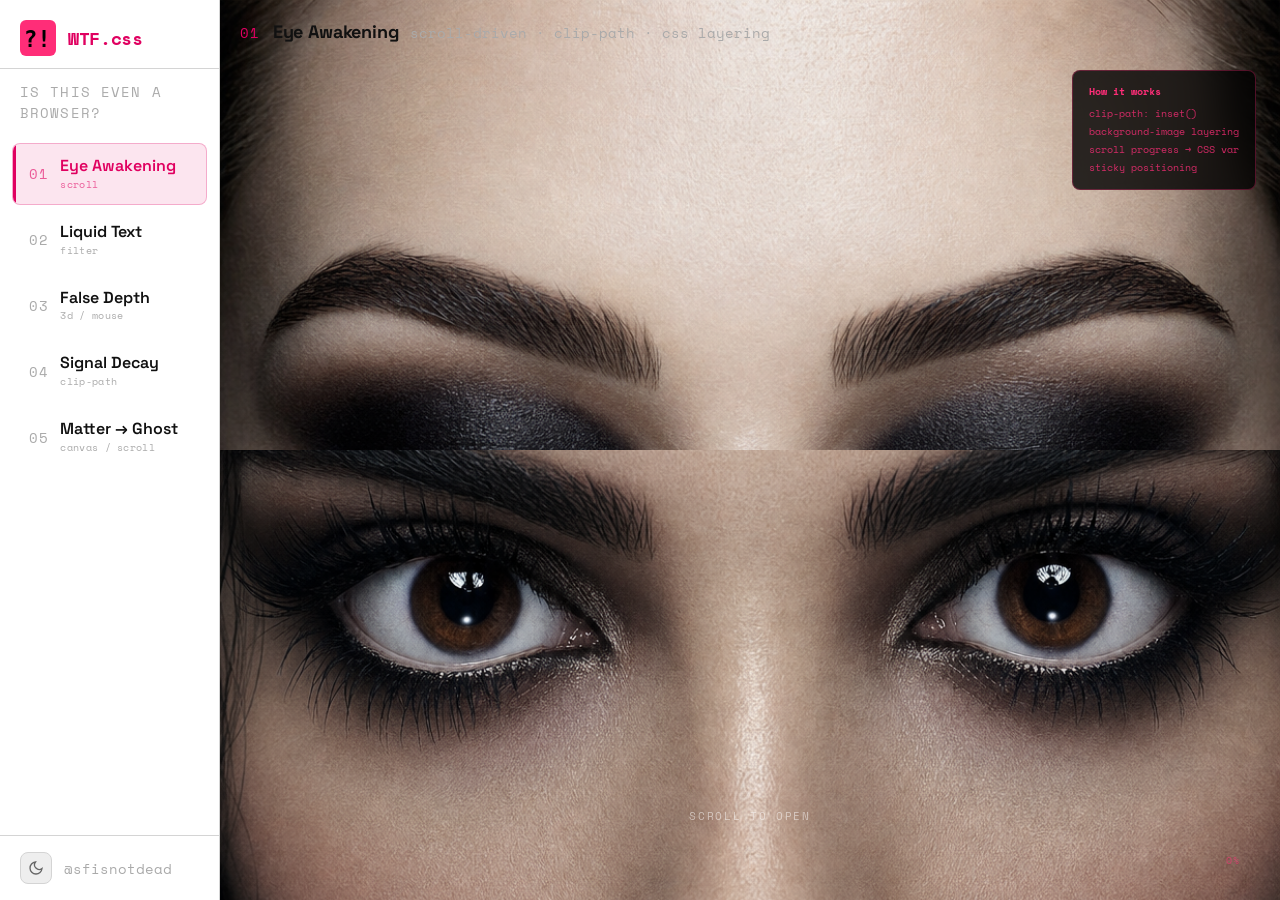
==== index.html @ 67fddb4d "feat: initial WTF.css sandbox with 5 insane CSS demos - Eye Awakening: scroll-driven clip-path face " ====
<!DOCTYPE html>
<html lang="en" data-theme="dark">
<head>
  <meta charset="UTF-8">
  <meta name="viewport" content="width=device-width, initial-scale=1.0">
  <title>WTF.css — CSS Experiments by @sfisnotdead</title>
  <meta name="description" content="A living showcase of insane CSS and browser tricks that make visitors question reality.">
  <link rel="preconnect" href="https://fonts.googleapis.com">
  <link href="https://fonts.googleapis.com/css2?family=Space+Grotesk:wght@300;400;500;600;700&family=Space+Mono:wght@400;700&display=swap" rel="stylesheet">
  <link rel="stylesheet" href="css/base.css">
  <link rel="stylesheet" href="css/layout.css">
  <link rel="icon" href="data:image/svg+xml,<svg xmlns='http://www.w3.org/2000/svg' viewBox='0 0 32 32'><rect width='32' height='32' rx='4' fill='%23000'/><text x='4' y='24' font-size='22' fill='%23ff2d78'>?</text></svg>">
</head>
<body>

  <!-- SIDEBAR -->
  <nav class="sidebar" id="sidebar">
    <div class="sidebar-logo">
      <svg aria-label="WTF.css logo" viewBox="0 0 48 48" fill="none" xmlns="http://www.w3.org/2000/svg" width="36" height="36">
        <rect width="48" height="48" rx="8" fill="#ff2d78"/>
        <text x="5" y="36" font-size="30" font-family="monospace" font-weight="700" fill="#000">?!</text>
      </svg>
      <span class="logo-text">WTF.css</span>
    </div>
    <p class="sidebar-tagline">Is this even a browser?</p>
    <ul class="nav-list" role="list">
      <li>
        <button class="nav-item active" data-demo="eyelid" onclick="loadDemo('eyelid', this)">
          <span class="nav-num">01</span>
          <span class="nav-title">Eye Awakening</span>
          <span class="nav-tag">scroll</span>
        </button>
      </li>
      <li>
        <button class="nav-item" data-demo="liquid" onclick="loadDemo('liquid', this)">
          <span class="nav-num">02</span>
          <span class="nav-title">Liquid Text</span>
          <span class="nav-tag">filter</span>
        </button>
      </li>
      <li>
        <button class="nav-item" data-demo="depth" onclick="loadDemo('depth', this)">
          <span class="nav-num">03</span>
          <span class="nav-title">False Depth</span>
          <span class="nav-tag">3d / mouse</span>
        </button>
      </li>
      <li>
        <button class="nav-item" data-demo="glitch" onclick="loadDemo('glitch', this)">
          <span class="nav-num">04</span>
          <span class="nav-title">Signal Decay</span>
          <span class="nav-tag">clip-path</span>
        </button>
      </li>
      <li>
        <button class="nav-item" data-demo="particles" onclick="loadDemo('particles', this)">
          <span class="nav-num">05</span>
          <span class="nav-title">Matter → Ghost</span>
          <span class="nav-tag">canvas / scroll</span>
        </button>
      </li>
    </ul>

    <div class="sidebar-footer">
      <button class="theme-toggle" data-theme-toggle aria-label="Toggle theme">
        <svg width="16" height="16" viewBox="0 0 24 24" fill="none" stroke="currentColor" stroke-width="2"><path d="M21 12.79A9 9 0 1 1 11.21 3 7 7 0 0 0 21 12.79z"/></svg>
      </button>
      <span class="footer-text">@sfisnotdead</span>
    </div>
  </nav>

  <!-- MOBILE HEADER -->
  <header class="mobile-header">
    <button class="hamburger" id="hamburger" aria-label="Open menu" onclick="toggleSidebar()">
      <span></span><span></span><span></span>
    </button>
    <span class="mobile-title">WTF.css</span>
  </header>

  <!-- MAIN CANVAS -->
  <main class="canvas-area" id="canvasArea">
    <div class="demo-label" id="demoLabel">
      <span class="demo-num" id="labelNum">01</span>
      <span class="demo-name" id="labelName">Eye Awakening</span>
      <span class="demo-tech" id="labelTech">scroll-driven · clip-path · CSS only</span>
    </div>

    <!-- DEMO FRAME -->
    <div class="demo-frame" id="demoFrame">
      <!-- Demos are loaded here via JS -->
    </div>
  </main>

  <!-- SIDEBAR OVERLAY (mobile) -->
  <div class="sidebar-overlay" id="sidebarOverlay" onclick="toggleSidebar()"></div>

  <script src="js/main.js"></script>
</body>
</html>
---- css/base.css ----
/* ============================================
   WTF.CSS — BASE DESIGN SYSTEM
   ============================================ */

@import url('https://fonts.googleapis.com/css2?family=Space+Grotesk:wght@300;400;500;600;700&family=Space+Mono:wght@400;700&display=swap');

:root {
  /* Type scale */
  --text-xs: clamp(0.75rem, 0.7rem + 0.25vw, 0.875rem);
  --text-sm: clamp(0.875rem, 0.8rem + 0.35vw, 1rem);
  --text-base: clamp(1rem, 0.95rem + 0.25vw, 1.125rem);
  --text-lg: clamp(1.125rem, 1rem + 0.75vw, 1.5rem);
  --text-xl: clamp(1.5rem, 1.2rem + 1.25vw, 2.25rem);
  --text-2xl: clamp(2rem, 1.2rem + 2.5vw, 3.5rem);
  --text-hero: clamp(3rem, 0.5rem + 7vw, 8rem);

  /* Spacing */
  --space-1: 0.25rem;
  --space-2: 0.5rem;
  --space-3: 0.75rem;
  --space-4: 1rem;
  --space-5: 1.25rem;
  --space-6: 1.5rem;
  --space-8: 2rem;
  --space-10: 2.5rem;
  --space-12: 3rem;
  --space-16: 4rem;

  /* Fonts */
  --font-display: 'Space Grotesk', 'Helvetica Neue', sans-serif;
  --font-body: 'Space Grotesk', 'Helvetica Neue', sans-serif;
  --font-mono: 'Space Mono', 'Courier New', monospace;

  /* Transitions */
  --transition-interactive: 180ms cubic-bezier(0.16, 1, 0.3, 1);
  --ease-out: cubic-bezier(0.16, 1, 0.3, 1);
  --ease-in: cubic-bezier(0.4, 0, 1, 1);
  --ease-in-out: cubic-bezier(0.4, 0, 0.2, 1);

  /* Radii */
  --radius-sm: 0.375rem;
  --radius-md: 0.5rem;
  --radius-lg: 0.75rem;
  --radius-xl: 1rem;

  /* Shadows */
  --shadow-sm: 0 1px 2px oklch(0 0 0 / 0.3);
  --shadow-md: 0 4px 12px oklch(0 0 0 / 0.4);
  --shadow-lg: 0 12px 32px oklch(0 0 0 / 0.5);
}

/* DARK THEME (default) */
:root,
[data-theme='dark'] {
  --color-bg: #080808;
  --color-surface: #111111;
  --color-surface-2: #181818;
  --color-surface-offset: #1e1e1e;
  --color-border: #2a2a2a;
  --color-divider: #222222;
  --color-text: #e8e8e8;
  --color-text-muted: #888888;
  --color-text-faint: #444444;
  --color-accent: #ff2d78;
  --color-accent-hover: #ff5594;
  --color-accent-glow: rgba(255, 45, 120, 0.25);
  --color-secondary: #00e5ff;
  --color-secondary-glow: rgba(0, 229, 255, 0.2);
}

[data-theme='light'] {
  --color-bg: #f0f0f0;
  --color-surface: #ffffff;
  --color-surface-2: #f8f8f8;
  --color-surface-offset: #eeeeee;
  --color-border: #d4d4d4;
  --color-divider: #e0e0e0;
  --color-text: #111111;
  --color-text-muted: #666666;
  --color-text-faint: #aaaaaa;
  --color-accent: #e00060;
  --color-accent-hover: #ff2d78;
  --color-accent-glow: rgba(224, 0, 96, 0.15);
  --color-secondary: #0099bb;
  --color-secondary-glow: rgba(0, 153, 187, 0.15);
}

@media (prefers-color-scheme: light) {
  :root:not([data-theme]) {
    --color-bg: #f0f0f0;
    --color-surface: #ffffff;
    --color-surface-2: #f8f8f8;
    --color-surface-offset: #eeeeee;
    --color-border: #d4d4d4;
    --color-divider: #e0e0e0;
    --color-text: #111111;
    --color-text-muted: #666666;
    --color-text-faint: #aaaaaa;
    --color-accent: #e00060;
    --color-accent-hover: #ff2d78;
    --color-accent-glow: rgba(224, 0, 96, 0.15);
    --color-secondary: #0099bb;
    --color-secondary-glow: rgba(0, 153, 187, 0.15);
  }
}

/* ============================================
   RESET + BASE
   ============================================ */
*, *::before, *::after {
  box-sizing: border-box;
  margin: 0;
  padding: 0;
}

html {
  -webkit-font-smoothing: antialiased;
  -moz-osx-font-smoothing: grayscale;
  text-rendering: optimizeLegibility;
  scroll-behavior: smooth;
}

body {
  min-height: 100dvh;
  font-family: var(--font-body);
  font-size: var(--text-sm);
  color: var(--color-text);
  background: var(--color-bg);
  overflow: hidden;
}

img, video, canvas, svg {
  display: block;
  max-width: 100%;
}

ul[role='list'], ol[role='list'] {
  list-style: none;
}

button {
  cursor: pointer;
  background: none;
  border: none;
  font: inherit;
  color: inherit;
}

::selection {
  background: var(--color-accent-glow);
  color: var(--color-accent);
}

:focus-visible {
  outline: 2px solid var(--color-accent);
  outline-offset: 3px;
  border-radius: var(--radius-sm);
}

@media (prefers-reduced-motion: reduce) {
  *, *::before, *::after {
    animation-duration: 0.01ms !important;
    animation-iteration-count: 1 !important;
    transition-duration: 0.01ms !important;
  }
}
---- css/layout.css ----
/* ============================================
   WTF.CSS — LAYOUT: SIDEBAR + CANVAS
   ============================================ */

/* SIDEBAR */
.sidebar {
  position: fixed;
  left: 0;
  top: 0;
  height: 100dvh;
  width: 220px;
  background: var(--color-surface);
  border-right: 1px solid var(--color-border);
  display: flex;
  flex-direction: column;
  gap: 0;
  z-index: 100;
  transition: transform 0.3s var(--ease-out);
}

.sidebar-logo {
  display: flex;
  align-items: center;
  gap: var(--space-3);
  padding: var(--space-5) var(--space-5) var(--space-3);
  border-bottom: 1px solid var(--color-border);
}

.logo-text {
  font-family: var(--font-mono);
  font-size: var(--text-base);
  font-weight: 700;
  color: var(--color-accent);
  letter-spacing: -0.02em;
}

.sidebar-tagline {
  font-size: var(--text-xs);
  color: var(--color-text-faint);
  font-family: var(--font-mono);
  padding: var(--space-3) var(--space-5);
  text-transform: uppercase;
  letter-spacing: 0.08em;
}

/* NAV */
.nav-list {
  flex: 1;
  overflow-y: auto;
  padding: var(--space-2) var(--space-3);
  display: flex;
  flex-direction: column;
  gap: var(--space-1);
}

.nav-item {
  width: 100%;
  display: grid;
  grid-template-columns: auto 1fr;
  grid-template-rows: auto auto;
  gap: 0 var(--space-3);
  padding: var(--space-3) var(--space-4);
  border-radius: var(--radius-md);
  text-align: left;
  cursor: pointer;
  transition:
    background var(--transition-interactive),
    color var(--transition-interactive);
  border: 1px solid transparent;
  position: relative;
  overflow: hidden;
}

.nav-item::before {
  content: '';
  position: absolute;
  left: 0;
  top: 0;
  bottom: 0;
  width: 3px;
  background: var(--color-accent);
  transform: scaleY(0);
  transition: transform 0.2s var(--ease-out);
  border-radius: 0 2px 2px 0;
}

.nav-item:hover {
  background: var(--color-surface-offset);
  color: var(--color-text);
}

.nav-item.active {
  background: color-mix(in oklab, var(--color-accent) 10%, transparent);
  border-color: color-mix(in oklab, var(--color-accent) 25%, transparent);
  color: var(--color-accent);
}

.nav-item.active::before {
  transform: scaleY(1);
}

.nav-num {
  font-family: var(--font-mono);
  font-size: var(--text-xs);
  color: var(--color-text-faint);
  grid-column: 1;
  grid-row: 1 / 3;
  align-self: center;
  letter-spacing: 0.05em;
}

.nav-item.active .nav-num {
  color: var(--color-accent);
  opacity: 0.6;
}

.nav-title {
  font-size: var(--text-sm);
  font-weight: 600;
  grid-column: 2;
  grid-row: 1;
  line-height: 1.3;
}

.nav-tag {
  font-family: var(--font-mono);
  font-size: 10px;
  color: var(--color-text-faint);
  grid-column: 2;
  grid-row: 2;
  text-transform: lowercase;
  letter-spacing: 0.03em;
}

.nav-item.active .nav-tag {
  color: color-mix(in oklab, var(--color-accent) 60%, transparent);
}

/* SIDEBAR FOOTER */
.sidebar-footer {
  padding: var(--space-4) var(--space-5);
  border-top: 1px solid var(--color-border);
  display: flex;
  align-items: center;
  gap: var(--space-3);
}

.theme-toggle {
  width: 32px;
  height: 32px;
  border-radius: var(--radius-md);
  background: var(--color-surface-offset);
  border: 1px solid var(--color-border);
  display: flex;
  align-items: center;
  justify-content: center;
  color: var(--color-text-muted);
  transition:
    background var(--transition-interactive),
    color var(--transition-interactive),
    border-color var(--transition-interactive);
  flex-shrink: 0;
}

.theme-toggle:hover {
  background: var(--color-surface-2);
  color: var(--color-accent);
  border-color: var(--color-accent);
}

.footer-text {
  font-family: var(--font-mono);
  font-size: var(--text-xs);
  color: var(--color-text-faint);
}

/* CANVAS AREA */
.canvas-area {
  margin-left: 220px;
  height: 100dvh;
  position: relative;
  display: flex;
  flex-direction: column;
  overflow: hidden;
  background: var(--color-bg);
}

/* DEMO LABEL (top bar) */
.demo-label {
  position: absolute;
  top: var(--space-5);
  left: var(--space-5);
  display: flex;
  align-items: baseline;
  gap: var(--space-3);
  z-index: 10;
  pointer-events: none;
}

.demo-num {
  font-family: var(--font-mono);
  font-size: var(--text-xs);
  color: var(--color-accent);
  letter-spacing: 0.1em;
}

.demo-name {
  font-size: var(--text-base);
  font-weight: 700;
  color: var(--color-text);
  letter-spacing: -0.01em;
}

.demo-tech {
  font-family: var(--font-mono);
  font-size: var(--text-xs);
  color: var(--color-text-faint);
  text-transform: lowercase;
}

/* DEMO FRAME */
.demo-frame {
  flex: 1;
  width: 100%;
  height: 100%;
  overflow: hidden;
  position: relative;
}

.demo-frame iframe {
  width: 100%;
  height: 100%;
  border: none;
  display: block;
}

/* MOBILE HEADER */
.mobile-header {
  display: none;
  position: fixed;
  top: 0;
  left: 0;
  right: 0;
  height: 52px;
  background: var(--color-surface);
  border-bottom: 1px solid var(--color-border);
  align-items: center;
  padding: 0 var(--space-4);
  gap: var(--space-3);
  z-index: 200;
}

.hamburger {
  display: flex;
  flex-direction: column;
  gap: 4px;
  padding: var(--space-2);
}

.hamburger span {
  display: block;
  width: 20px;
  height: 2px;
  background: var(--color-text);
  border-radius: 2px;
  transition: transform 0.2s var(--ease-out), opacity 0.2s;
}

.mobile-title {
  font-family: var(--font-mono);
  font-weight: 700;
  font-size: var(--text-base);
  color: var(--color-accent);
}

/* SIDEBAR OVERLAY (mobile) */
.sidebar-overlay {
  display: none;
  position: fixed;
  inset: 0;
  background: rgba(0,0,0,0.5);
  z-index: 90;
  backdrop-filter: blur(2px);
}

/* RESPONSIVE */
@media (max-width: 768px) {
  body {
    overflow: auto;
  }

  .sidebar {
    transform: translateX(-100%);
    z-index: 150;
    width: 260px;
  }

  .sidebar.open {
    transform: translateX(0);
    box-shadow: var(--shadow-lg);
  }

  .sidebar-overlay.open {
    display: block;
  }

  .canvas-area {
    margin-left: 0;
    height: calc(100dvh - 52px);
    margin-top: 52px;
  }

  .mobile-header {
    display: flex;
  }

  .demo-label {
    flex-wrap: wrap;
    gap: var(--space-1);
    top: var(--space-3);
    left: var(--space-3);
  }

  .demo-tech {
    display: none;
  }
}
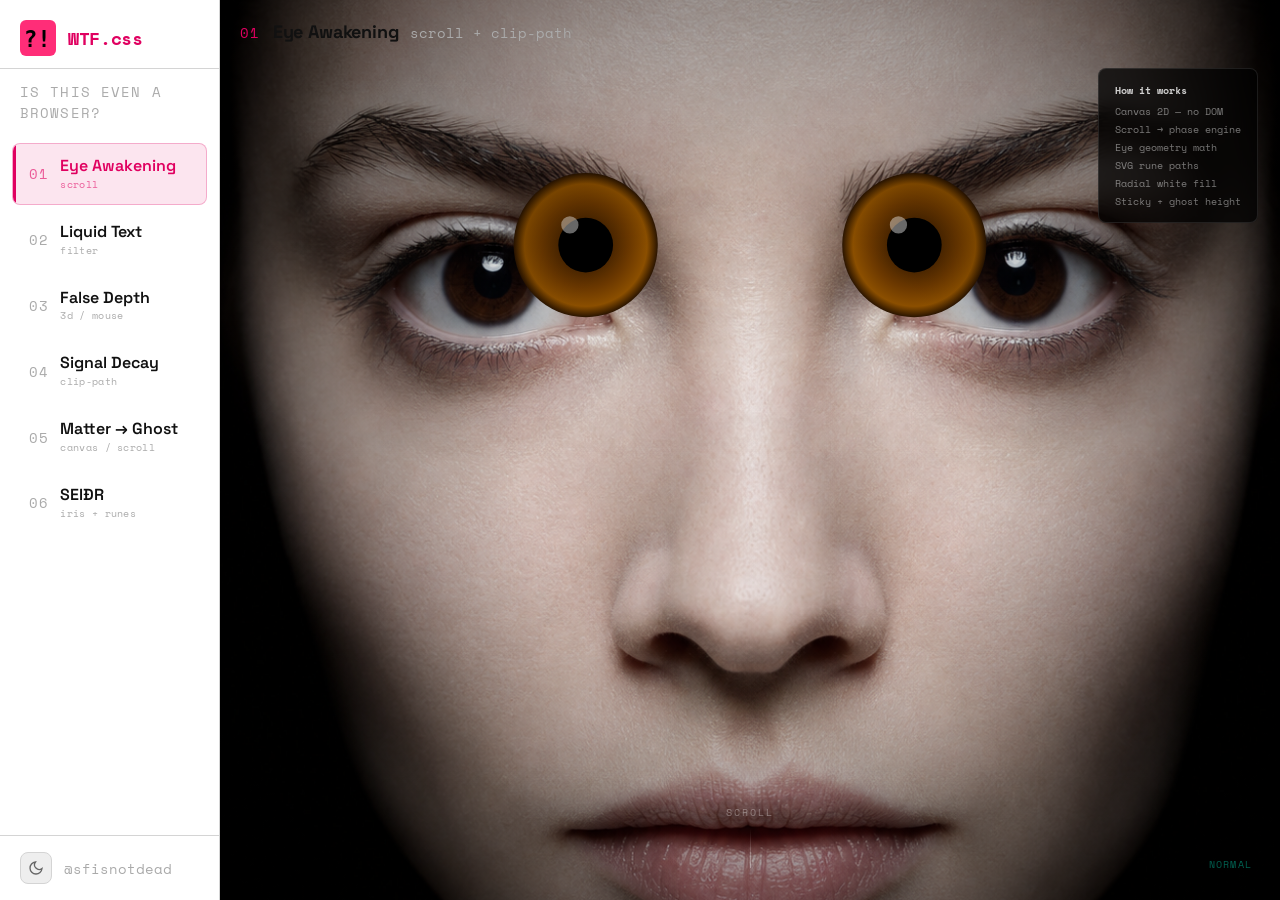
==== commit a5ab1a79: "feat: add demo 06 SEIÐR — Viking shaman psychedelic eye scroll" ====
--- a/index.html
+++ b/index.html
@@ -59,6 +59,13 @@
           <span class="nav-tag">canvas / scroll</span>
         </button>
       </li>
+      <li>
+        <button class="nav-item" data-demo="seidr" onclick="loadDemo('seidr', this)">
+          <span class="nav-num">06</span>
+          <span class="nav-title">SEIÐR</span>
+          <span class="nav-tag">iris + runes</span>
+        </button>
+      </li>
     </ul>
 
     <div class="sidebar-footer">
--- a/css/layout.css
+++ b/css/layout.css
@@ -195,6 +195,9 @@
   gap: var(--space-3);
   z-index: 10;
   pointer-events: none;
+  white-space: nowrap;
+  overflow: hidden;
+  max-width: calc(100% - var(--space-16));
 }
 
 .demo-num {
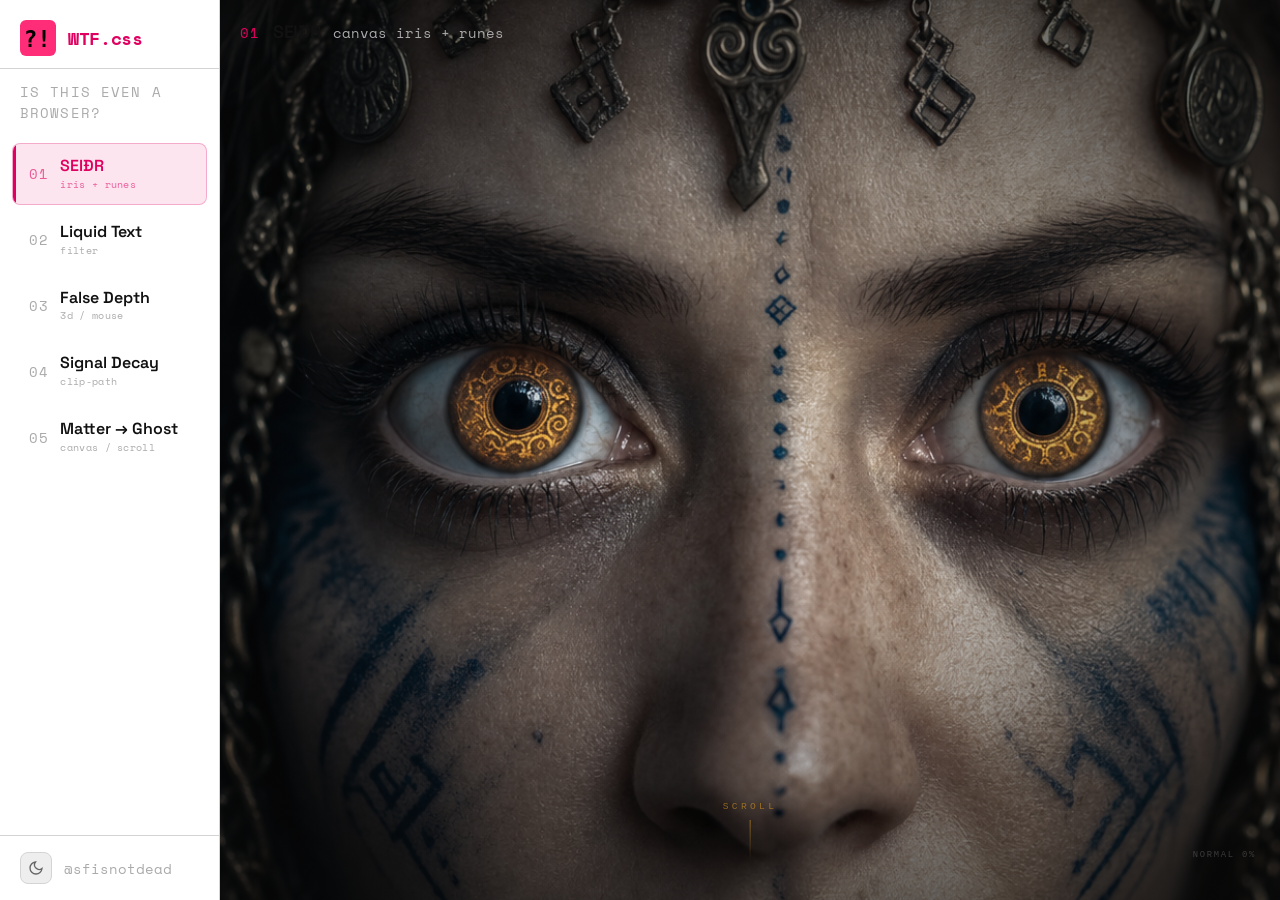
==== commit 6d50c6eb: "fix: calibrate SEIÐR eye positions, remove Eye Awakening, renumber demos" ====
--- a/index.html
+++ b/index.html
@@ -25,10 +25,10 @@
     <p class="sidebar-tagline">Is this even a browser?</p>
     <ul class="nav-list" role="list">
       <li>
-        <button class="nav-item active" data-demo="eyelid" onclick="loadDemo('eyelid', this)">
+        <button class="nav-item active" data-demo="seidr" onclick="loadDemo('seidr', this)">
           <span class="nav-num">01</span>
-          <span class="nav-title">Eye Awakening</span>
-          <span class="nav-tag">scroll</span>
+          <span class="nav-title">SEIÐR</span>
+          <span class="nav-tag">iris + runes</span>
         </button>
       </li>
       <li>
@@ -59,13 +59,6 @@
           <span class="nav-tag">canvas / scroll</span>
         </button>
       </li>
-      <li>
-        <button class="nav-item" data-demo="seidr" onclick="loadDemo('seidr', this)">
-          <span class="nav-num">06</span>
-          <span class="nav-title">SEIÐR</span>
-          <span class="nav-tag">iris + runes</span>
-        </button>
-      </li>
     </ul>
 
     <div class="sidebar-footer">
@@ -88,8 +81,8 @@
   <main class="canvas-area" id="canvasArea">
     <div class="demo-label" id="demoLabel">
       <span class="demo-num" id="labelNum">01</span>
-      <span class="demo-name" id="labelName">Eye Awakening</span>
-      <span class="demo-tech" id="labelTech">scroll-driven · clip-path · CSS only</span>
+      <span class="demo-name" id="labelName">SEIÐR</span>
+      <span class="demo-tech" id="labelTech">canvas iris · elder futhark runes · scroll</span>
     </div>
 
     <!-- DEMO FRAME -->
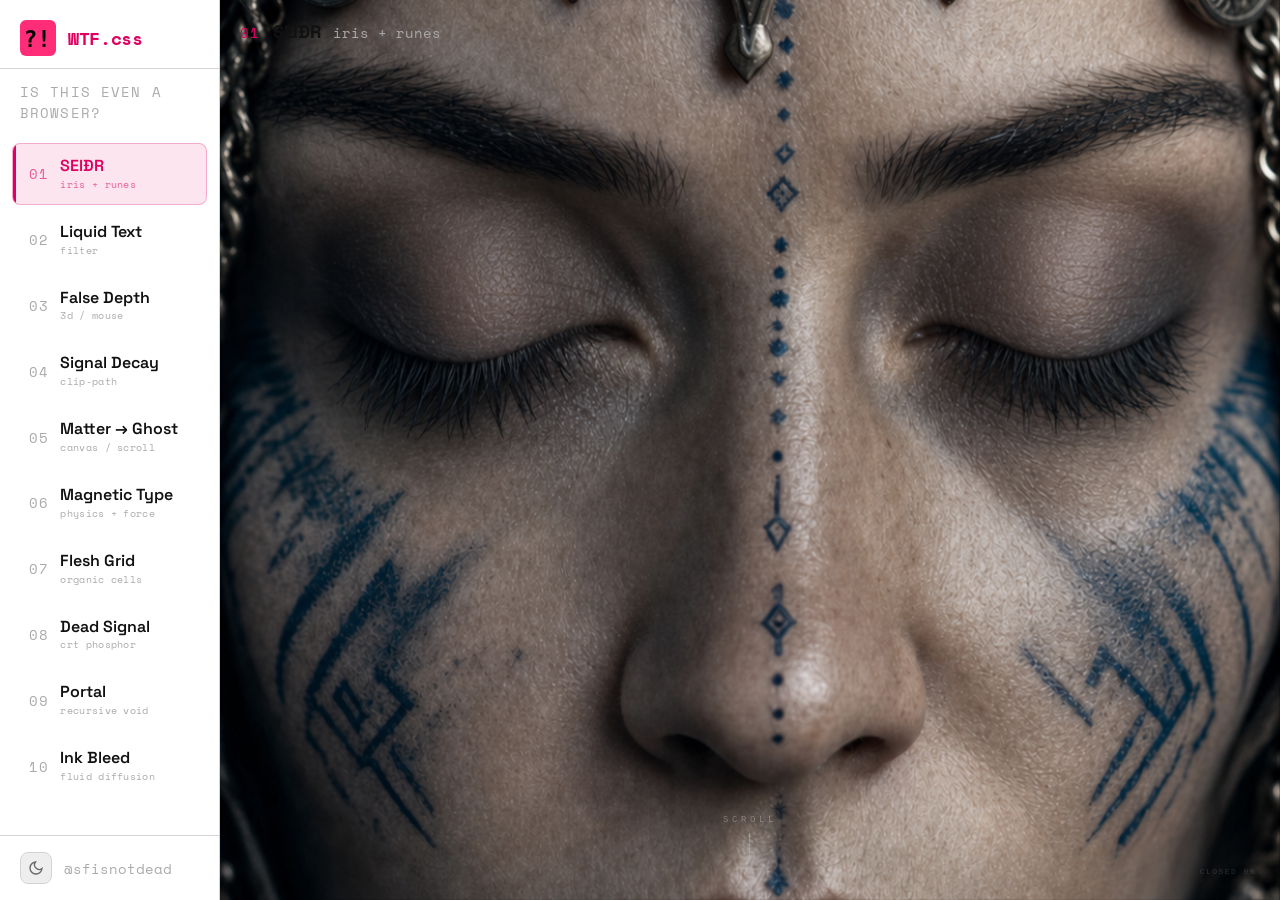
==== commit d0a3e421: "feat: add demos 06-10 to sidebar nav" ====
--- a/index.html
+++ b/index.html
@@ -59,6 +59,41 @@
           <span class="nav-tag">canvas / scroll</span>
         </button>
       </li>
+      <li>
+        <button class="nav-item" data-demo="magnetic" onclick="loadDemo('magnetic', this)">
+          <span class="nav-num">06</span>
+          <span class="nav-title">Magnetic Type</span>
+          <span class="nav-tag">physics + force</span>
+        </button>
+      </li>
+      <li>
+        <button class="nav-item" data-demo="flesh" onclick="loadDemo('flesh', this)">
+          <span class="nav-num">07</span>
+          <span class="nav-title">Flesh Grid</span>
+          <span class="nav-tag">organic cells</span>
+        </button>
+      </li>
+      <li>
+        <button class="nav-item" data-demo="noise" onclick="loadDemo('noise', this)">
+          <span class="nav-num">08</span>
+          <span class="nav-title">Dead Signal</span>
+          <span class="nav-tag">CRT phosphor</span>
+        </button>
+      </li>
+      <li>
+        <button class="nav-item" data-demo="portal" onclick="loadDemo('portal', this)">
+          <span class="nav-num">09</span>
+          <span class="nav-title">Portal</span>
+          <span class="nav-tag">recursive void</span>
+        </button>
+      </li>
+      <li>
+        <button class="nav-item" data-demo="ink" onclick="loadDemo('ink', this)">
+          <span class="nav-num">10</span>
+          <span class="nav-title">Ink Bleed</span>
+          <span class="nav-tag">fluid diffusion</span>
+        </button>
+      </li>
     </ul>
 
     <div class="sidebar-footer">
--- a/css/layout.css
+++ b/css/layout.css
@@ -181,7 +181,7 @@
   position: relative;
   display: flex;
   flex-direction: column;
-  overflow: hidden;
+  overflow: hidden;   /* clips sidebar border, not the iframe scroll */
   background: var(--color-bg);
 }
 
@@ -225,7 +225,7 @@
 .demo-frame {
   flex: 1;
   width: 100%;
-  height: 100%;
+  min-height: 0;
   overflow: hidden;
   position: relative;
 }
@@ -235,6 +235,7 @@
   height: 100%;
   border: none;
   display: block;
+  /* iframes scroll their own document independently — no overflow clip needed here */
 }
 
 /* MOBILE HEADER */
